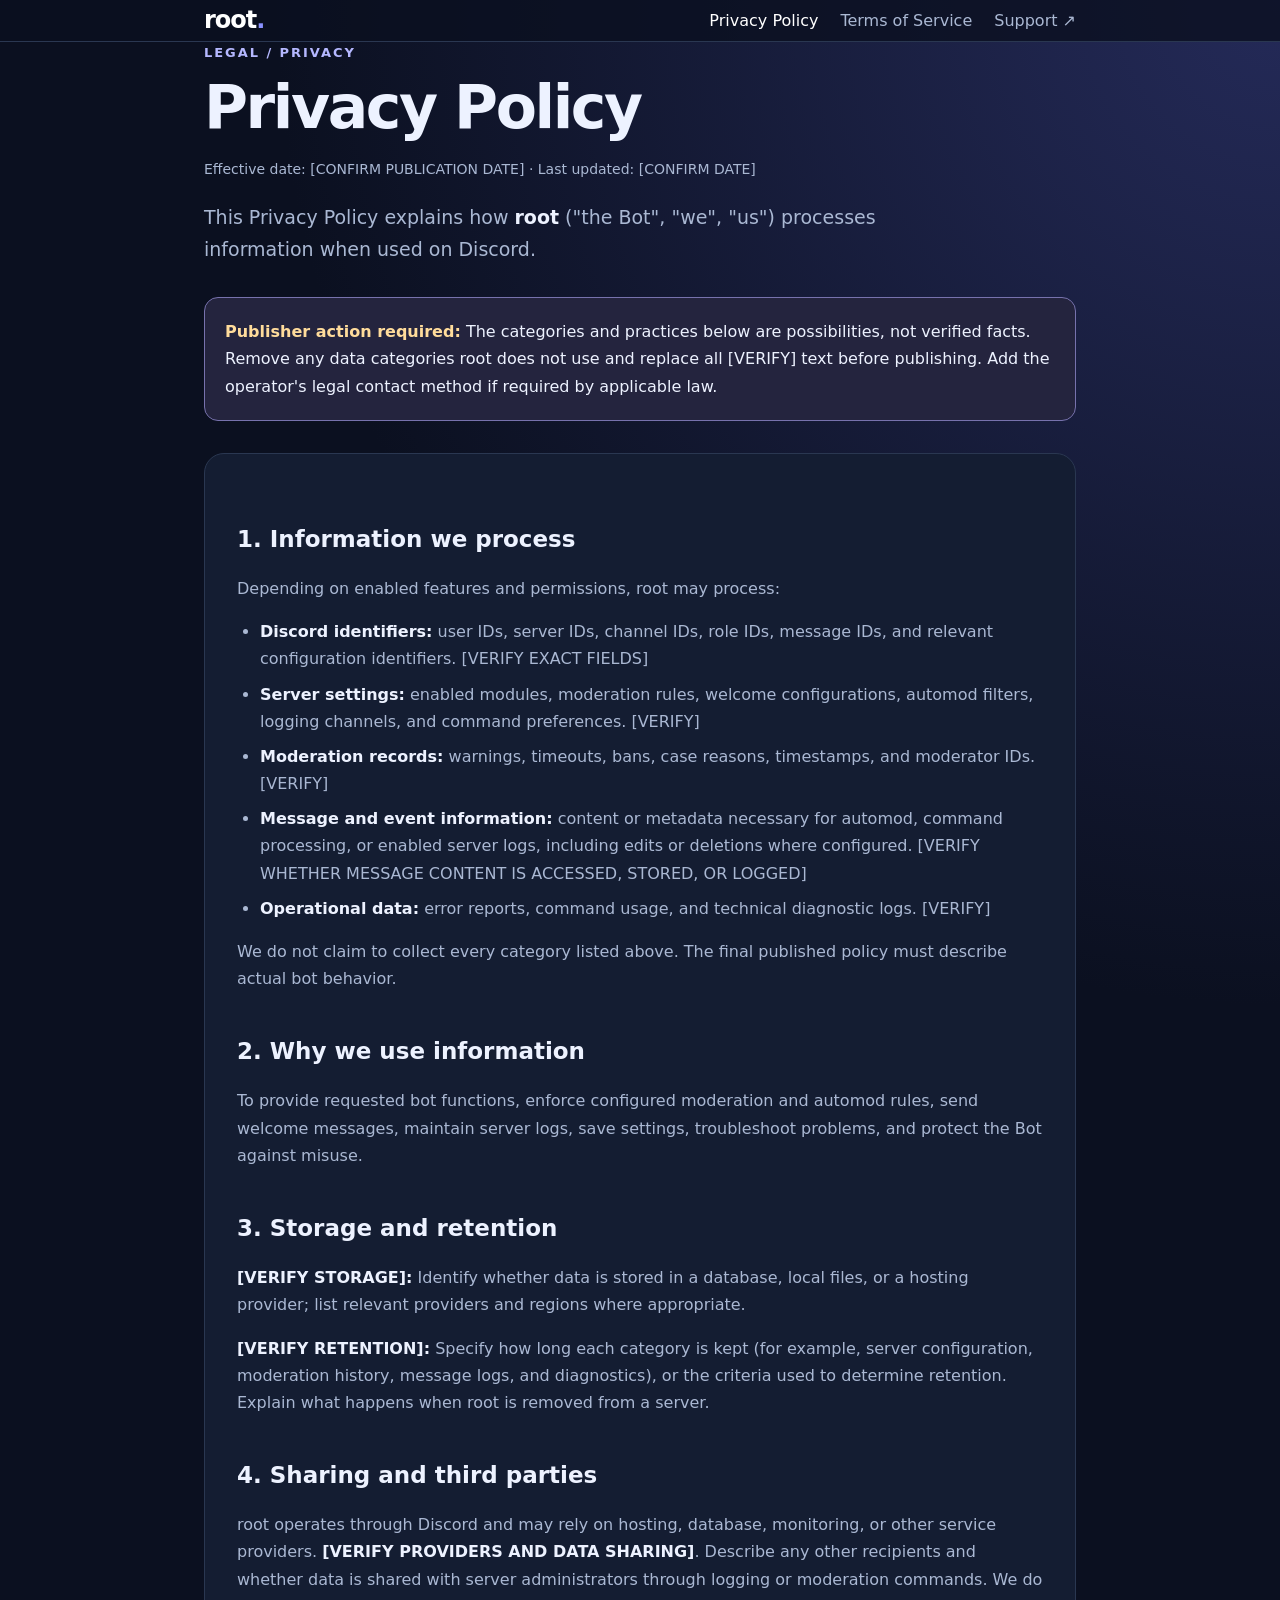
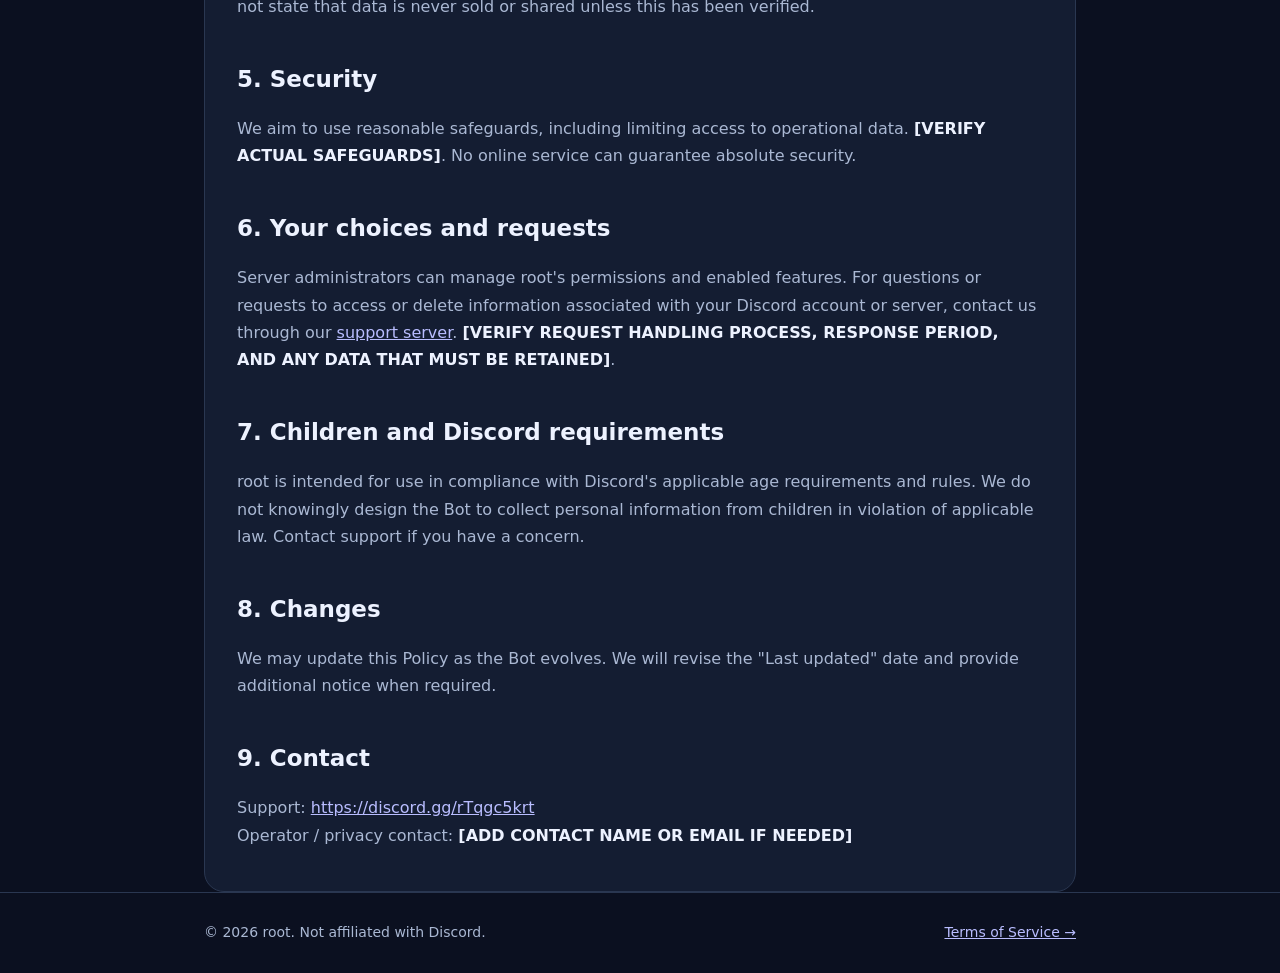
==== privacy.html @ 303e3365 "Add files via upload" ====
<!doctype html><html lang="en"><head><meta charset="utf-8"><meta name="viewport" content="width=device-width,initial-scale=1"><meta name="description" content="Privacy Policy for root Discord bot."><title>Privacy Policy • root</title><link rel="stylesheet" href="style.css"></head><body><header><nav class="wrap"><a class="brand" href="index.html">root<span>.</span></a><div class="links"><a href="privacy.html" aria-current="page">Privacy Policy</a><a href="terms.html">Terms of Service</a><a href="https://discord.gg/rTqgc5krt" target="_blank" rel="noopener noreferrer">Support ↗</a></div></nav></header><main class="wrap"><div class="eyebrow">Legal / Privacy</div><h1>Privacy Policy</h1><p class="meta">Effective date: [CONFIRM PUBLICATION DATE] · Last updated: [CONFIRM DATE]</p><p class="lead">This Privacy Policy explains how <strong>root</strong> ("the Bot", "we", "us") processes information when used on Discord.</p><div class="notice"><strong>Publisher action required:</strong> The categories and practices below are possibilities, not verified facts. Remove any data categories root does not use and replace all [VERIFY] text before publishing. Add the operator's legal contact method if required by applicable law.</div><section class="panel"><h2>1. Information we process</h2><p>Depending on enabled features and permissions, root may process:</p><ul><li><strong>Discord identifiers:</strong> user IDs, server IDs, channel IDs, role IDs, message IDs, and relevant configuration identifiers. [VERIFY EXACT FIELDS]</li><li><strong>Server settings:</strong> enabled modules, moderation rules, welcome configurations, automod filters, logging channels, and command preferences. [VERIFY]</li><li><strong>Moderation records:</strong> warnings, timeouts, bans, case reasons, timestamps, and moderator IDs. [VERIFY]</li><li><strong>Message and event information:</strong> content or metadata necessary for automod, command processing, or enabled server logs, including edits or deletions where configured. [VERIFY WHETHER MESSAGE CONTENT IS ACCESSED, STORED, OR LOGGED]</li><li><strong>Operational data:</strong> error reports, command usage, and technical diagnostic logs. [VERIFY]</li></ul><p>We do not claim to collect every category listed above. The final published policy must describe actual bot behavior.</p><h2>2. Why we use information</h2><p>To provide requested bot functions, enforce configured moderation and automod rules, send welcome messages, maintain server logs, save settings, troubleshoot problems, and protect the Bot against misuse.</p><h2>3. Storage and retention</h2><p><strong>[VERIFY STORAGE]:</strong> Identify whether data is stored in a database, local files, or a hosting provider; list relevant providers and regions where appropriate.</p><p><strong>[VERIFY RETENTION]:</strong> Specify how long each category is kept (for example, server configuration, moderation history, message logs, and diagnostics), or the criteria used to determine retention. Explain what happens when root is removed from a server.</p><h2>4. Sharing and third parties</h2><p>root operates through Discord and may rely on hosting, database, monitoring, or other service providers. <strong>[VERIFY PROVIDERS AND DATA SHARING]</strong>. Describe any other recipients and whether data is shared with server administrators through logging or moderation commands. We do not state that data is never sold or shared unless this has been verified.</p><h2>5. Security</h2><p>We aim to use reasonable safeguards, including limiting access to operational data. <strong>[VERIFY ACTUAL SAFEGUARDS]</strong>. No online service can guarantee absolute security.</p><h2>6. Your choices and requests</h2><p>Server administrators can manage root's permissions and enabled features. For questions or requests to access or delete information associated with your Discord account or server, contact us through our <a href="https://discord.gg/rTqgc5krt">support server</a>. <strong>[VERIFY REQUEST HANDLING PROCESS, RESPONSE PERIOD, AND ANY DATA THAT MUST BE RETAINED]</strong>.</p><h2>7. Children and Discord requirements</h2><p>root is intended for use in compliance with Discord's applicable age requirements and rules. We do not knowingly design the Bot to collect personal information from children in violation of applicable law. Contact support if you have a concern.</p><h2>8. Changes</h2><p>We may update this Policy as the Bot evolves. We will revise the "Last updated" date and provide additional notice when required.</p><h2>9. Contact</h2><p>Support: <a href="https://discord.gg/rTqgc5krt">https://discord.gg/rTqgc5krt</a><br>Operator / privacy contact: <strong>[ADD CONTACT NAME OR EMAIL IF NEEDED]</strong></p></section></main><footer><div class="wrap"><span>© 2026 root. Not affiliated with Discord.</span><a href="terms.html">Terms of Service →</a></div></footer></body></html>
---- style.css ----
:root{color-scheme:dark;--bg:#0b1020;--panel:#141d32;--text:#edf2ff;--muted:#aab8d3;--accent:#8a91ff;--line:#2a3751}*{box-sizing:border-box}body{margin:0;background:radial-gradient(circle at top right,#242a58 0,transparent 35%),var(--bg);font:16px/1.7 system-ui,-apple-system,Segoe UI,sans-serif;color:var(--text)}a{color:#b9bdff}a:hover{color:white}.wrap{max-width:920px;margin:auto;padding:0 24px}header{border-bottom:1px solid var(--line);background:#0b1020cc}nav{display:flex;align-items:center;justify-content:space-between;gap:16px;padding:20px 0;flex-wrap:wrap}.brand{font-size:24px;font-weight:850;letter-spacing:-1px;color:white;text-decoration:none}.brand span{color:var(--accent)}.links{display:flex;gap:22px;flex-wrap:wrap}.links a{text-decoration:none;color:var(--muted)}.links a[aria-current=page]{color:white}main{padding:60px 0 90px}.eyebrow{color:#b5b8ff;font-size:13px;font-weight:750;letter-spacing:.15em;text-transform:uppercase}h1{font-size:clamp(38px,6vw,60px);line-height:1.1;margin:10px 0 18px;letter-spacing:-.04em}h2{font-size:23px;margin:40px 0 10px}p,li{color:var(--muted)}strong{color:var(--text)}.lead{font-size:19px;max-width:740px}.meta{font-size:14px;color:var(--muted)}.notice{background:#24243e;border:1px solid #7772ad;border-radius:14px;padding:20px;margin:32px 0}.notice strong{color:#ffdc9b}.panel{background:var(--panel);border:1px solid var(--line);border-radius:20px;padding:26px 32px;margin-top:30px}ul{padding-left:23px}li{margin:8px 0}footer{border-top:1px solid var(--line);padding:28px 0;color:var(--muted);font-size:14px}footer .wrap{display:flex;justify-content:space-between;gap:15px;flex-wrap:wrap}.button{display:inline-block;padding:12px 19px;background:var(--accent);color:#090e21;text-decoration:none;font-weight:800;border-radius:10px}.button:hover{background:#b6baff;color:#090e21}@media(max-width:600px){main{padding-top:40px}.panel{padding:22px}}
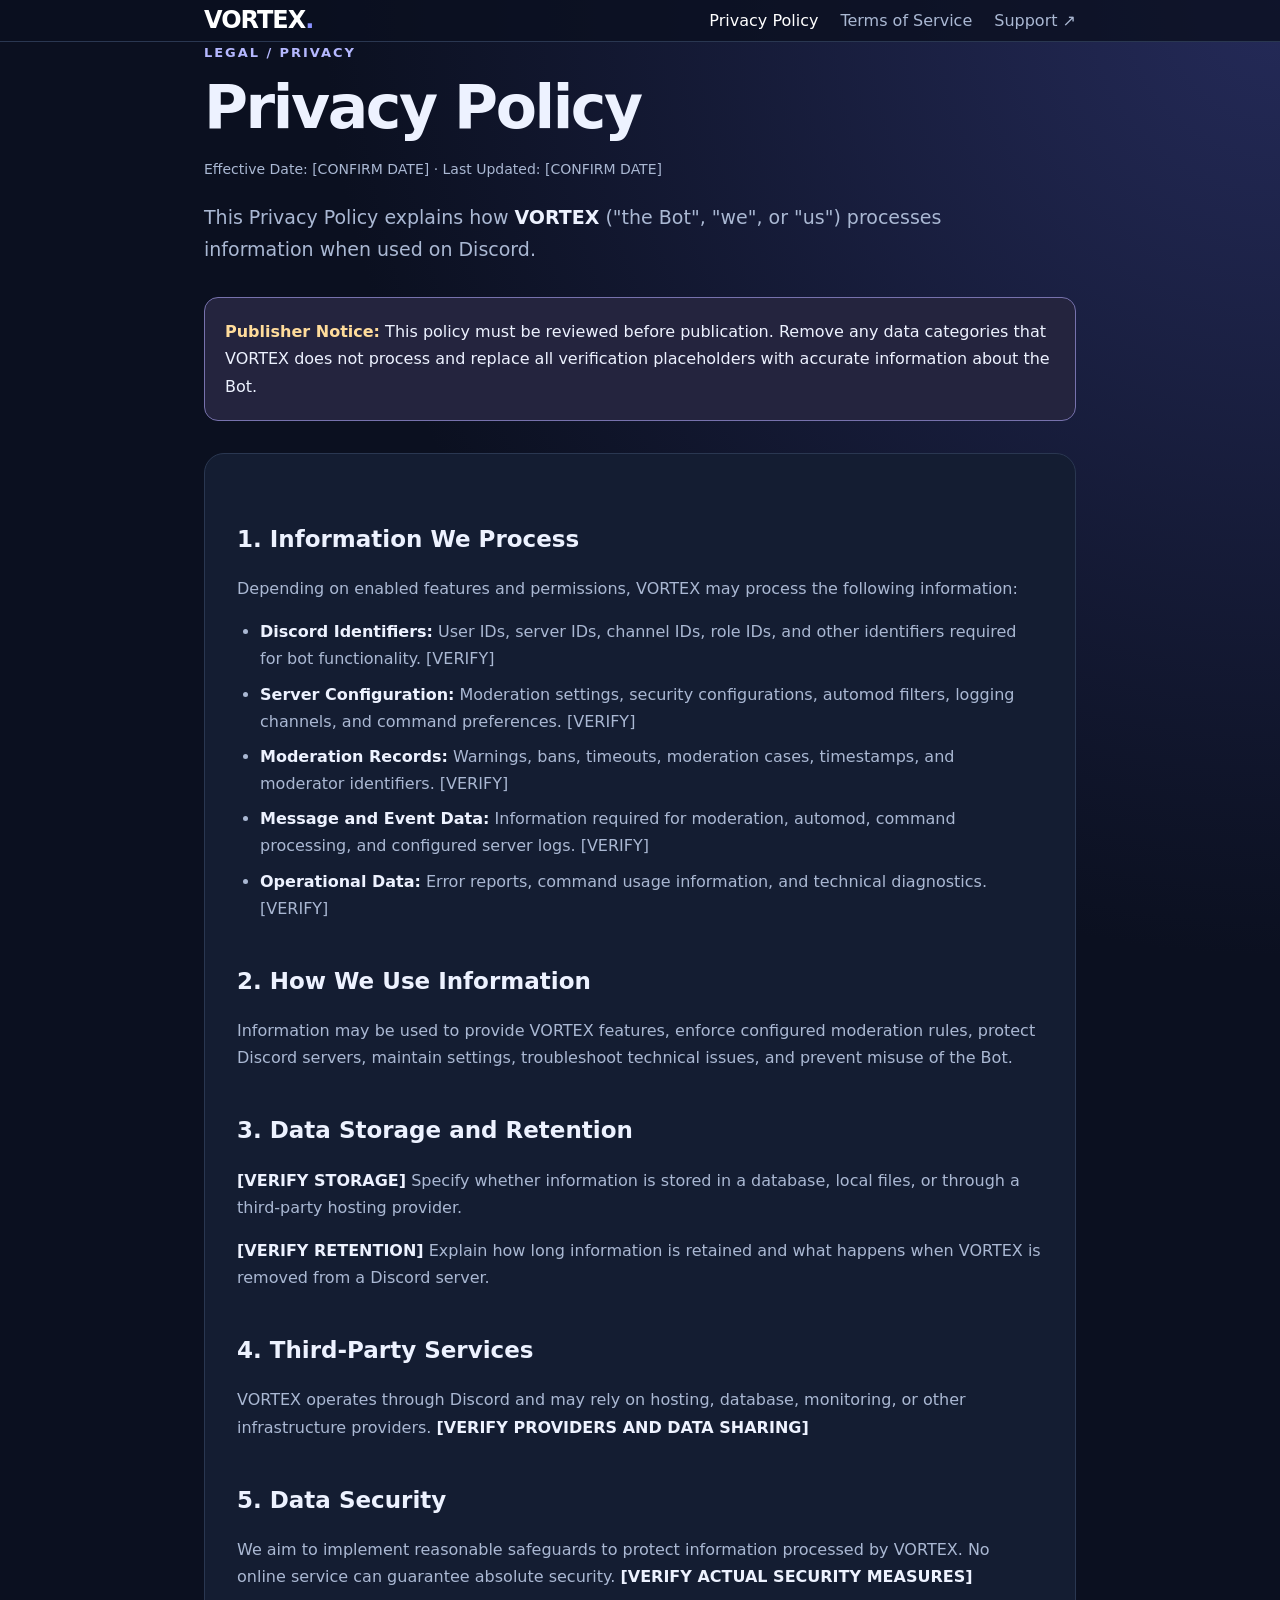
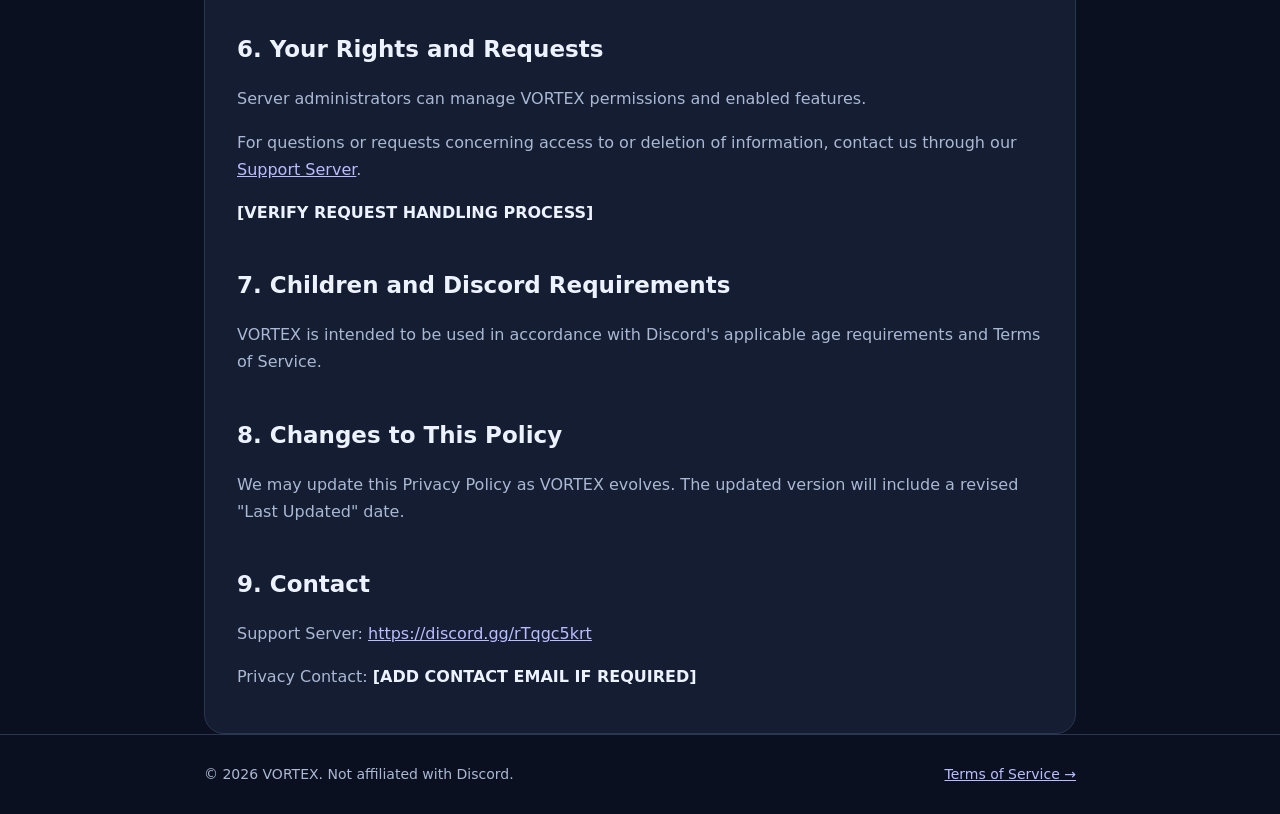
==== commit b6d8896e: "Update privacy.html" ====
--- a/privacy.html
+++ b/privacy.html
@@ -1 +1,190 @@
-<!doctype html><html lang="en"><head><meta charset="utf-8"><meta name="viewport" content="width=device-width,initial-scale=1"><meta name="description" content="Privacy Policy for root Discord bot."><title>Privacy Policy • root</title><link rel="stylesheet" href="style.css"></head><body><header><nav class="wrap"><a class="brand" href="index.html">root<span>.</span></a><div class="links"><a href="privacy.html" aria-current="page">Privacy Policy</a><a href="terms.html">Terms of Service</a><a href="https://discord.gg/rTqgc5krt" target="_blank" rel="noopener noreferrer">Support ↗</a></div></nav></header><main class="wrap"><div class="eyebrow">Legal / Privacy</div><h1>Privacy Policy</h1><p class="meta">Effective date: [CONFIRM PUBLICATION DATE] · Last updated: [CONFIRM DATE]</p><p class="lead">This Privacy Policy explains how <strong>root</strong> ("the Bot", "we", "us") processes information when used on Discord.</p><div class="notice"><strong>Publisher action required:</strong> The categories and practices below are possibilities, not verified facts. Remove any data categories root does not use and replace all [VERIFY] text before publishing. Add the operator's legal contact method if required by applicable law.</div><section class="panel"><h2>1. Information we process</h2><p>Depending on enabled features and permissions, root may process:</p><ul><li><strong>Discord identifiers:</strong> user IDs, server IDs, channel IDs, role IDs, message IDs, and relevant configuration identifiers. [VERIFY EXACT FIELDS]</li><li><strong>Server settings:</strong> enabled modules, moderation rules, welcome configurations, automod filters, logging channels, and command preferences. [VERIFY]</li><li><strong>Moderation records:</strong> warnings, timeouts, bans, case reasons, timestamps, and moderator IDs. [VERIFY]</li><li><strong>Message and event information:</strong> content or metadata necessary for automod, command processing, or enabled server logs, including edits or deletions where configured. [VERIFY WHETHER MESSAGE CONTENT IS ACCESSED, STORED, OR LOGGED]</li><li><strong>Operational data:</strong> error reports, command usage, and technical diagnostic logs. [VERIFY]</li></ul><p>We do not claim to collect every category listed above. The final published policy must describe actual bot behavior.</p><h2>2. Why we use information</h2><p>To provide requested bot functions, enforce configured moderation and automod rules, send welcome messages, maintain server logs, save settings, troubleshoot problems, and protect the Bot against misuse.</p><h2>3. Storage and retention</h2><p><strong>[VERIFY STORAGE]:</strong> Identify whether data is stored in a database, local files, or a hosting provider; list relevant providers and regions where appropriate.</p><p><strong>[VERIFY RETENTION]:</strong> Specify how long each category is kept (for example, server configuration, moderation history, message logs, and diagnostics), or the criteria used to determine retention. Explain what happens when root is removed from a server.</p><h2>4. Sharing and third parties</h2><p>root operates through Discord and may rely on hosting, database, monitoring, or other service providers. <strong>[VERIFY PROVIDERS AND DATA SHARING]</strong>. Describe any other recipients and whether data is shared with server administrators through logging or moderation commands. We do not state that data is never sold or shared unless this has been verified.</p><h2>5. Security</h2><p>We aim to use reasonable safeguards, including limiting access to operational data. <strong>[VERIFY ACTUAL SAFEGUARDS]</strong>. No online service can guarantee absolute security.</p><h2>6. Your choices and requests</h2><p>Server administrators can manage root's permissions and enabled features. For questions or requests to access or delete information associated with your Discord account or server, contact us through our <a href="https://discord.gg/rTqgc5krt">support server</a>. <strong>[VERIFY REQUEST HANDLING PROCESS, RESPONSE PERIOD, AND ANY DATA THAT MUST BE RETAINED]</strong>.</p><h2>7. Children and Discord requirements</h2><p>root is intended for use in compliance with Discord's applicable age requirements and rules. We do not knowingly design the Bot to collect personal information from children in violation of applicable law. Contact support if you have a concern.</p><h2>8. Changes</h2><p>We may update this Policy as the Bot evolves. We will revise the "Last updated" date and provide additional notice when required.</p><h2>9. Contact</h2><p>Support: <a href="https://discord.gg/rTqgc5krt">https://discord.gg/rTqgc5krt</a><br>Operator / privacy contact: <strong>[ADD CONTACT NAME OR EMAIL IF NEEDED]</strong></p></section></main><footer><div class="wrap"><span>© 2026 root. Not affiliated with Discord.</span><a href="terms.html">Terms of Service →</a></div></footer></body></html>
+<!DOCTYPE html>
+<html lang="en">
+<head>
+    <meta charset="UTF-8">
+    <meta name="viewport" content="width=device-width, initial-scale=1.0">
+    <meta name="description" content="Privacy Policy for VORTEX Discord bot.">
+    <title>Privacy Policy • VORTEX</title>
+    <link rel="stylesheet" href="style.css">
+</head>
+<body>
+    <header>
+        <nav class="wrap">
+            <a class="brand" href="index.html">VORTEX<span>.</span></a>
+
+            <div class="links">
+                <a href="privacy.html" aria-current="page">Privacy Policy</a>
+                <a href="terms.html">Terms of Service</a>
+                <a href="https://discord.gg/rTqgc5krt" target="_blank" rel="noopener noreferrer">Support ↗</a>
+            </div>
+        </nav>
+    </header>
+
+    <main class="wrap">
+        <div class="eyebrow">Legal / Privacy</div>
+
+        <h1>Privacy Policy</h1>
+
+        <p class="meta">
+            Effective Date: [CONFIRM DATE] ·
+            Last Updated: [CONFIRM DATE]
+        </p>
+
+        <p class="lead">
+            This Privacy Policy explains how
+            <strong>VORTEX</strong> ("the Bot", "we", or "us")
+            processes information when used on Discord.
+        </p>
+
+        <div class="notice">
+            <strong>Publisher Notice:</strong>
+            This policy must be reviewed before publication.
+            Remove any data categories that VORTEX does not process
+            and replace all verification placeholders with accurate
+            information about the Bot.
+        </div>
+
+        <section class="panel">
+            <h2>1. Information We Process</h2>
+
+            <p>
+                Depending on enabled features and permissions,
+                VORTEX may process the following information:
+            </p>
+
+            <ul>
+                <li>
+                    <strong>Discord Identifiers:</strong>
+                    User IDs, server IDs, channel IDs, role IDs,
+                    and other identifiers required for bot functionality.
+                    [VERIFY]
+                </li>
+
+                <li>
+                    <strong>Server Configuration:</strong>
+                    Moderation settings, security configurations,
+                    automod filters, logging channels, and command
+                    preferences. [VERIFY]
+                </li>
+
+                <li>
+                    <strong>Moderation Records:</strong>
+                    Warnings, bans, timeouts, moderation cases,
+                    timestamps, and moderator identifiers. [VERIFY]
+                </li>
+
+                <li>
+                    <strong>Message and Event Data:</strong>
+                    Information required for moderation, automod,
+                    command processing, and configured server logs.
+                    [VERIFY]
+                </li>
+
+                <li>
+                    <strong>Operational Data:</strong>
+                    Error reports, command usage information,
+                    and technical diagnostics. [VERIFY]
+                </li>
+            </ul>
+
+            <h2>2. How We Use Information</h2>
+
+            <p>
+                Information may be used to provide VORTEX features,
+                enforce configured moderation rules, protect Discord
+                servers, maintain settings, troubleshoot technical
+                issues, and prevent misuse of the Bot.
+            </p>
+
+            <h2>3. Data Storage and Retention</h2>
+
+            <p>
+                <strong>[VERIFY STORAGE]</strong>
+                Specify whether information is stored in a database,
+                local files, or through a third-party hosting provider.
+            </p>
+
+            <p>
+                <strong>[VERIFY RETENTION]</strong>
+                Explain how long information is retained and what
+                happens when VORTEX is removed from a Discord server.
+            </p>
+
+            <h2>4. Third-Party Services</h2>
+
+            <p>
+                VORTEX operates through Discord and may rely on
+                hosting, database, monitoring, or other infrastructure
+                providers.
+                <strong>[VERIFY PROVIDERS AND DATA SHARING]</strong>
+            </p>
+
+            <h2>5. Data Security</h2>
+
+            <p>
+                We aim to implement reasonable safeguards to protect
+                information processed by VORTEX.
+                No online service can guarantee absolute security.
+                <strong>[VERIFY ACTUAL SECURITY MEASURES]</strong>
+            </p>
+
+            <h2>6. Your Rights and Requests</h2>
+
+            <p>
+                Server administrators can manage VORTEX permissions
+                and enabled features.
+            </p>
+
+            <p>
+                For questions or requests concerning access to or
+                deletion of information, contact us through our
+                <a href="https://discord.gg/rTqgc5krt">Support Server</a>.
+            </p>
+
+            <p>
+                <strong>[VERIFY REQUEST HANDLING PROCESS]</strong>
+            </p>
+
+            <h2>7. Children and Discord Requirements</h2>
+
+            <p>
+                VORTEX is intended to be used in accordance with
+                Discord's applicable age requirements and Terms
+                of Service.
+            </p>
+
+            <h2>8. Changes to This Policy</h2>
+
+            <p>
+                We may update this Privacy Policy as VORTEX evolves.
+                The updated version will include a revised
+                "Last Updated" date.
+            </p>
+
+            <h2>9. Contact</h2>
+
+            <p>
+                Support Server:
+                <a href="https://discord.gg/rTqgc5krt">
+                    https://discord.gg/rTqgc5krt
+                </a>
+            </p>
+
+            <p>
+                Privacy Contact:
+                <strong>[ADD CONTACT EMAIL IF REQUIRED]</strong>
+            </p>
+        </section>
+    </main>
+
+    <footer>
+        <div class="wrap">
+            <span>
+                © 2026 VORTEX. Not affiliated with Discord.
+            </span>
+
+            <a href="terms.html">Terms of Service →</a>
+        </div>
+    </footer>
+</body>
+</html>
